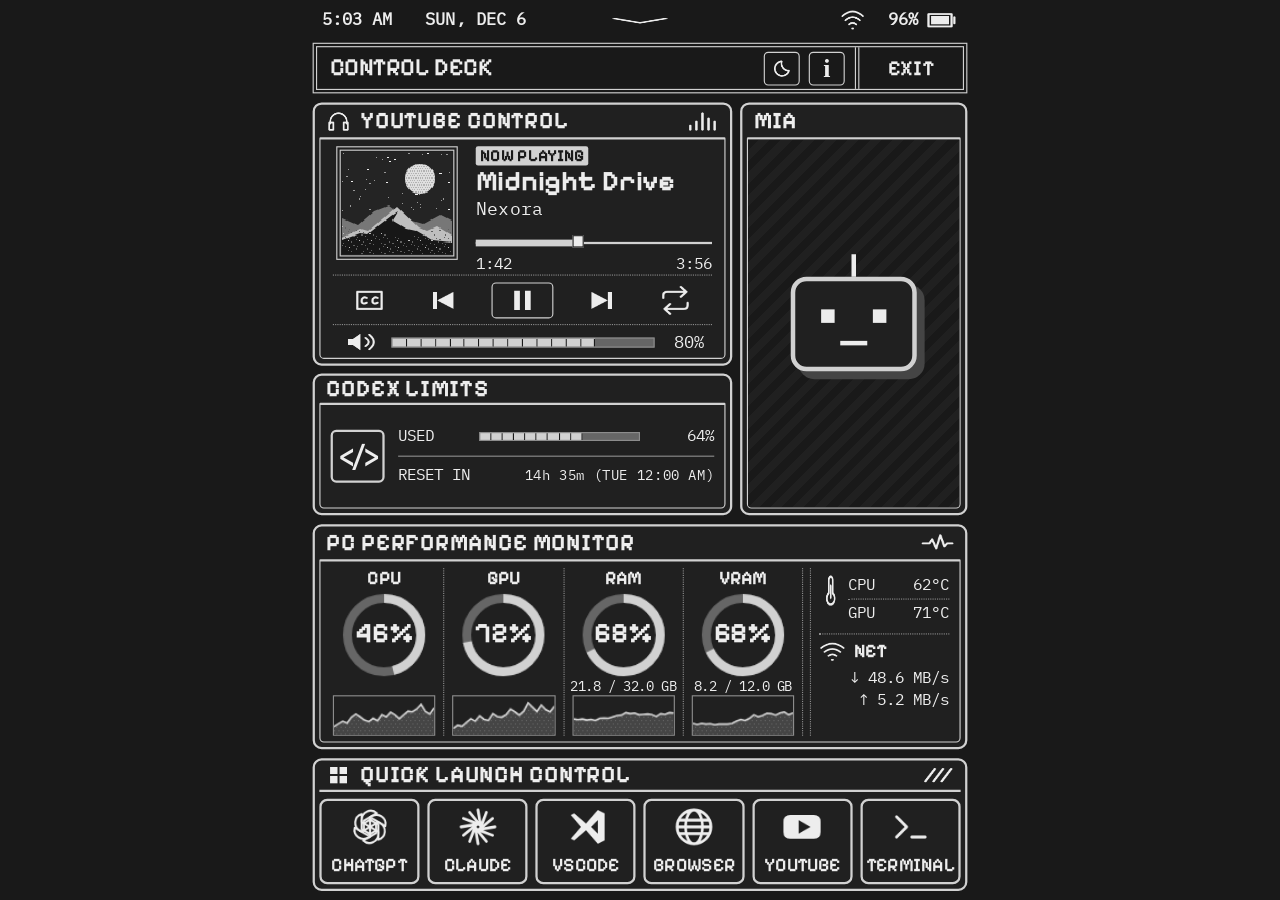
==== design/index.html @ 49ec6cc9 "Add Control Deck source and three DIY build guides" ====
<!doctype html>
<html lang="en">
<head>
  <meta charset="utf-8">
  <meta name="viewport" content="width=device-width, initial-scale=1">
  <meta name="dashboard-session" content="DASHBOARD_SESSION">
  <title>Control Deck</title>
  <link rel="stylesheet" href="dashboard.css">
  <script src="dashboard.js" defer></script>
</head>
<body>
  <main class="dashboard" id="dashboard" aria-label="Control Deck">
    <div class="status-bar">
      <time id="clock">10:24 AM</time>
      <span id="date">MON, JAN 27</span>
      <canvas class="status-chevron" data-icon="chevron" aria-hidden="true"></canvas>
      <span class="status-right" title="Demo connection and battery indicators">
        <canvas data-icon="wifi" aria-hidden="true"></canvas>
        <span>96%</span>
        <canvas class="battery" data-icon="battery" aria-hidden="true"></canvas>
      </span>
    </div>
    <header class="masthead">
      <div class="masthead-main">
        <h1>CONTROL DECK</h1>
        <button class="square" id="theme" aria-label="Toggle light mode" aria-pressed="false" title="Toggle light mode"><canvas data-icon="theme" aria-hidden="true"></canvas></button>
        <button class="square" id="info" aria-label="Dashboard information" title="Dashboard information"><b aria-hidden="true">i</b></button>
      </div>
      <button class="exit" id="exit">EXIT</button>
    </header>

    <div class="top-panels">
      <section class="panel music">
        <h2><canvas data-icon="music" aria-hidden="true"></canvas>YOUTUBE CONTROL<canvas class="end-icon" data-icon="levels" aria-hidden="true"></canvas></h2>
        <div class="panel-body music-body">
          <div class="track">
            <div class="album"><canvas id="album" width="96" height="88" aria-hidden="true"></canvas></div>
            <div class="track-info">
              <div class="badge" id="play-status">NOW PLAYING</div>
              <h3 id="track-title">Midnight Drive</h3>
              <p id="track-artist">Nexora</p>
              <div class="scrub">
                <div class="scrub-fill" id="seek-fill"></div>
                <input id="seek" type="range" min="0" max="236" value="102" aria-label="Track position">
              </div>
              <div class="track-time"><span id="elapsed">1:42</span><span id="duration">3:56</span></div>
            </div>
          </div>
          <div class="transport" aria-label="Demo playback controls">
            <button id="shuffle" aria-label="Captions" aria-pressed="false" title="Captions"><canvas data-icon="captions" aria-hidden="true"></canvas></button>
            <button id="previous" aria-label="Previous track" title="Previous track"><canvas data-icon="previous" aria-hidden="true"></canvas></button>
            <button class="play-button" id="play" aria-label="Pause" title="Pause"><canvas data-icon="pause" aria-hidden="true"></canvas></button>
            <button id="next" aria-label="Next track" title="Next track"><canvas data-icon="next" aria-hidden="true"></canvas></button>
            <button id="repeat" aria-label="Repeat" aria-pressed="false" title="Repeat"><canvas data-icon="repeat" aria-hidden="true"></canvas></button>
          </div>
          <div class="volume">
            <button id="mute" aria-label="Mute" aria-pressed="false" title="Mute"><canvas data-icon="volume" aria-hidden="true"></canvas></button>
            <div class="volume-slider">
              <div class="segments volume-segments" id="volume-segments" aria-hidden="true"></div>
              <input id="volume" type="range" min="0" max="100" value="80" aria-label="Volume">
            </div>
            <output id="volume-value" for="volume">80%</output>
          </div>
        </div>
      </section>

      <section class="panel codex">
        <h2>CODEX LIMITS</h2>
        <div class="panel-body codex-body">
          <div class="code-icon" aria-hidden="true">&lt;/&gt;</div>
          <dl class="limits">
            <div><dt>USED</dt><dd class="segments quota" id="quota" aria-hidden="true"></dd><dd>64%</dd></div>
            <div><dt>RESET IN</dt><dd>14h 35m (TUE 12:00 AM)</dd></div>
          </dl>
        </div>
      </section>

      <section class="panel assistant">
        <h2>MIA</h2>
        <div class="panel-body portrait">
          <div class="portrait-placeholder" role="img" aria-label="Pixel robot portrait"><div class="robot"><span></span><i></i></div></div>
        </div>
      </section>
    </div>

    <section class="panel performance">
      <h2>PC PERFORMANCE MONITOR<canvas class="end-icon" data-icon="pulse" aria-hidden="true"></canvas></h2>
      <div class="panel-body performance-body">
        <div class="metric">
          <h3>CPU</h3>
          <div class="gauge"><canvas data-gauge="46" aria-hidden="true"></canvas><b>46%</b></div>
          <p class="capacity" aria-hidden="true">&nbsp;</p>
          <canvas class="spark" data-spark="cpu" aria-hidden="true"></canvas>
        </div>
        <div class="metric">
          <h3>GPU</h3>
          <div class="gauge"><canvas data-gauge="72" aria-hidden="true"></canvas><b>72%</b></div>
          <p class="capacity" aria-hidden="true">&nbsp;</p>
          <canvas class="spark" data-spark="gpu" aria-hidden="true"></canvas>
        </div>
        <div class="metric">
          <h3>RAM</h3>
          <div class="gauge"><canvas data-gauge="68" aria-hidden="true"></canvas><b>68%</b></div>
          <p class="capacity">21.8 / 32.0 GB</p>
          <canvas class="spark" data-spark="ram" aria-hidden="true"></canvas>
        </div>
        <div class="metric">
          <h3>VRAM</h3>
          <div class="gauge"><canvas data-gauge="68" aria-hidden="true"></canvas><b>68%</b></div>
          <p class="capacity">8.2 / 12.0 GB</p>
          <canvas class="spark" data-spark="vram" aria-hidden="true"></canvas>
        </div>
        <div class="telemetry">
          <div class="telemetry-block temps">
            <canvas data-icon="temperature" aria-hidden="true"></canvas>
            <dl>
              <div><dt>CPU</dt><dd>62°C</dd></div>
              <div><dt>GPU</dt><dd>71°C</dd></div>
            </dl>
          </div>
          <div class="telemetry-block network">
            <h3><canvas data-icon="wifi" aria-hidden="true"></canvas>NET</h3>
            <p aria-label="Download 48.6 megabytes per second">↓ 48.6 MB/s</p>
            <p aria-label="Upload 5.2 megabytes per second">↑ 5.2 MB/s</p>
          </div>
        </div>
      </div>
    </section>

    <section class="panel launch">
      <h2><canvas data-icon="grid" aria-hidden="true"></canvas>QUICK LAUNCH CONTROL<canvas class="end-icon" data-icon="slashes" aria-hidden="true"></canvas></h2>
      <div class="shortcuts" aria-label="Demo shortcuts">
        <button data-launch="ChatGPT"><canvas data-icon="chatgpt" aria-hidden="true"></canvas>CHATGPT</button>
        <button data-launch="Claude"><canvas data-icon="claude" aria-hidden="true"></canvas>CLAUDE</button>
        <button data-launch="VS Code"><canvas data-icon="vscode" aria-hidden="true"></canvas>VSCODE</button>
        <button data-launch="Browser"><canvas data-icon="browser" aria-hidden="true"></canvas>BROWSER</button>
        <button data-launch="YouTube"><canvas data-icon="youtube" aria-hidden="true"></canvas>YOUTUBE</button>
        <button data-launch="Terminal"><canvas data-icon="terminal" aria-hidden="true"></canvas>TERMINAL</button>
      </div>
    </section>
  </main>

  <div class="overlay" id="overlay" hidden>
    <section class="dialog" role="dialog" aria-modal="true" aria-labelledby="dialog-title" aria-describedby="dialog-message">
      <h2 id="dialog-title"></h2>
      <p id="dialog-message"></p>
      <div class="dialog-actions">
        <button id="fullscreen" hidden>FULL SCREEN</button>
        <button id="confirm-exit" hidden>EXIT</button>
        <button id="dismiss">CLOSE</button>
      </div>
    </section>
  </div>
  <section class="closed" id="closed" hidden role="status">
    <h2>DASHBOARD CLOSED</h2>
    <p id="closed-message"></p>
  </section>
  <noscript><p class="closed">Enable JavaScript in the browser to use the dashboard.</p></noscript>
</body>
</html>
---- design/dashboard.css ----
@font-face {
  font-family: Pixelify;
  src: url(assets/pixelify.ttf) format("truetype");
  font-weight: 400 700;
  font-display: swap;
}

@font-face {
  font-family: "IBM Plex Mono";
  src: url(assets/plex-mono.ttf) format("truetype");
  font-weight: 400;
  font-display: swap;
}

:root {
  --paper: #191919;
  --panel: #202020;
  --ink: #ededed;
  --frame: #d1d1d1;
  --muted: #c3c3c3;
  --line: #8c8c8c;
  --track: #666;
  --shade: #454545;
  --photo: #a2a2a2;
}

:root[data-theme="light"] {
  --paper: #f2f2f2;
  --panel: #f9f9f9;
  --ink: #181818;
  --frame: #292929;
  --muted: #3b3b3b;
  --line: #757575;
  --track: #adadad;
  --shade: #d8d8d8;
  --photo: #bdbdbd;
}

* { box-sizing: border-box; }
html, body { margin: 0; width: 100%; min-height: 100%; }
body {
  background: var(--paper);
  color: var(--ink);
  font-family: "IBM Plex Mono", "DejaVu Sans Mono", monospace;
  font-size: 15px;
  line-height: 1.1;
}
[hidden] { display: none !important; }
h1, h2, h3, p, dl, dd { margin: 0; }
h1, h2, h3, button, .badge, .gauge b { font-family: Pixelify, "Courier New", monospace; }
button {
  margin: 0;
  padding: 0;
  border: 0;
  background: transparent;
  color: inherit;
  font-weight: 600;
  cursor: pointer;
  -webkit-tap-highlight-color: transparent;
}
button:focus-visible, input:focus-visible { outline: 2px dashed var(--ink); outline-offset: 2px; }
button:active { background: var(--shade); }
canvas[data-icon] { display: block; width: 22px; height: 22px; flex-shrink: 0; }

.dashboard {
  position: absolute;
  top: 0;
  left: 50%;
  margin-left: -300px;
  width: 600px;
  height: 800px;
  padding: 5px 9px 8px;
  transform-origin: top center;
  display: grid;
  grid-template-rows: 25px 45px 367px 200px 118px;
  gap: 8px;
}
.status-bar { display: flex; align-items: center; position: relative; padding: 0 8px; font-weight: bold; }
.status-bar time { min-width: 80px; }
.status-bar #date { margin-left: 12px; }
.status-bar .status-chevron { width: 54px; height: 18px; position: absolute; left: calc(50% - 27px); }
.status-right { margin-left: auto; display: flex; align-items: center; }
.status-right canvas:first-child { margin-right: 20px; }
.status-right .battery { width: 29px; margin-left: 7px; }
.masthead { display: grid; grid-template-columns: minmax(0, 1fr) 96px; border: 4px double var(--frame); }
.masthead-main { display: flex; align-items: center; padding: 0 9px 0 11px; }
.masthead-main button { margin-left: 8px; }
.masthead h1 { font-size: 22px; font-weight: 600; flex: 1; white-space: nowrap; }
.masthead h1 span { font-size: 17px; }
.square { display: grid; place-items: center; width: 32px; height: 30px; border: 1.5px solid var(--frame); border-radius: 4px; }
.square b { font: bold 23px Georgia, serif; line-height: 1; }
.exit { border-left: 4px double var(--frame); font-size: 19px; }

.panel {
  min-width: 0;
  min-height: 0;
  display: flex;
  flex-direction: column;
  border: 2px solid var(--frame);
  border-radius: 8px;
  padding: 0 4px 4px;
  background: var(--panel);
}
.panel h2 {
  display: flex;
  flex: 0 0 29px;
  align-items: center;
  padding: 0 6px;
  font-size: 21px;
  font-weight: 700;
  letter-spacing: .25px;
  white-space: nowrap;
}
.panel h2 canvas:first-child { margin-right: 8px; }
.panel h2 .end-icon { margin-left: auto; width: 29px; }
.panel h2 .end-icon:first-child { margin-right: 0; }
.panel-body {
  flex: 1 1 auto;
  min-height: 0;
  min-width: 0;
  border: 1px solid var(--frame);
  border-top-width: 2px;
  border-radius: 1px 1px 4px 4px;
}
.top-panels {
  display: grid;
  gap: 7px;
  grid-template-columns: 373px minmax(0, 1fr);
  grid-template-rows: 234px minmax(0, 1fr);
}
.music { grid-area: 1 / 1; }
.codex { grid-area: 2 / 1; }
.assistant { grid-area: 1 / 2 / 3 / 3; }
.portrait { overflow: hidden; background: var(--photo); }
.portrait img {
  display: block;
  width: 100%;
  height: 100%;
  object-fit: cover;
  object-position: 50% 0;
  transform: scale(1.38);
  transform-origin: 50% 0;
  -webkit-filter: grayscale(1) contrast(1.15);
  filter: grayscale(1) contrast(1.15);
}

.music-body { display: grid; grid-template-rows: 114px 45px minmax(0, 1fr); padding: 6px 11px 0; }
.track { display: grid; grid-template-columns: 112px minmax(0, 1fr); gap: 15px; align-items: start; }
.album { border: 4px double var(--frame); width: 108px; height: 101px; margin: 0 0 0 3px; padding: 1px; }
.album canvas { display: block; width: 100%; height: 100%; image-rendering: pixelated; }
.track-info { min-width: 0; }
.badge { display: inline-block; font-weight: 700; padding: 0 4px; background: var(--frame); color: var(--paper); border-radius: 2px; }
.track-info h3 { font-size: 25px; white-space: nowrap; overflow: hidden; text-overflow: ellipsis; margin-top: 1px; }
.track-info p { font-size: 16px; margin-top: 2px; }
.scrub { position: relative; height: 24px; margin-top: 8px; }
.scrub::before, .scrub-fill { position: absolute; top: 12px; height: 2px; background: var(--frame); }
.scrub::before { content: ""; width: 100%; }
.scrub-fill { height: 6px; top: 10px; left: 0; max-width: 100%; background: var(--frame); }
.track-time { display: flex; justify-content: space-between; font-size: 14px; }
.transport { display: flex; justify-content: space-around; align-items: center; border-top: 1px dotted var(--line); border-bottom: 1px dotted var(--line); }
.transport button { display: grid; place-items: center; width: 43px; height: 32px; border: 1.5px solid transparent; border-radius: 4px; }
.transport canvas[data-icon] { width: 29px; height: 26px; }
.transport button[aria-pressed="true"], .transport .play-button { border-color: var(--frame); }
.transport .play-button { width: 55px; }
.volume { display: grid; grid-template-columns: 37px minmax(0, 1fr) 42px; align-items: center; gap: 9px; padding: 0 0 0 6px; }
.volume button { display: grid; place-items: center; height: 30px; }
.volume button canvas { width: 27px; }
.volume output { text-align: right; padding-right: 7px; }
.volume-slider { position: relative; height: 28px; display: flex; align-items: center; }
.segments { display: flex; height: 8px; border: 1px solid var(--line); background: var(--track); }
.segments i { flex: 1 1 0; height: 100%; }
.segments i.filled { background: var(--frame); box-shadow: inset -1px 0 var(--paper); }
.volume-segments { width: 100%; height: 9px; }
input[type="range"] { appearance: none; -webkit-appearance: none; position: absolute; top: 0; left: 0; width: 100%; height: 100%; background: transparent; padding: 0; margin: 0; cursor: pointer; }
input[type="range"]::-webkit-slider-thumb { -webkit-appearance: none; width: 10px; height: 11px; border: 1px solid var(--panel); background: var(--ink); border-radius: 0; }
input[type="range"]::-moz-range-thumb { width: 10px; height: 11px; border: 1px solid var(--panel); background: var(--ink); border-radius: 0; }
.volume input::-webkit-slider-thumb { opacity: 0; }
.volume input::-moz-range-thumb { opacity: 0; }

.codex h2 { flex-basis: 24px; }
.codex-body { display: grid; grid-template-columns: 48px minmax(0, 1fr); align-items: center; gap: 12px; padding: 2px 9px; }
.code-icon { display: grid; place-items: center; width: 48px; height: 47px; border: 2px solid var(--frame); border-radius: 5px; font-size: 24px; font-weight: bold; letter-spacing: -3px; padding-right: 2px; }
.limits { min-width: 0; }
.limits > div { display: flex; align-items: center; min-height: 35px; border-bottom: 1px solid var(--line); white-space: nowrap; font-size: 14px; }
.limits dt { margin-right: 8px; }
.limits > div:last-child { border-bottom: 0; }
.limits dd:last-child { margin-left: auto; }
.limits .quota { margin-left: auto; width: 143px; }
.quota + dd { min-width: 34px; text-align: right; }
.limits > div:last-child dd { font-size: 12.5px; letter-spacing: -.34px; }

.performance-body { display: grid; grid-template-columns: repeat(4, minmax(0, 1fr)) minmax(0, 1.27fr); padding: 6px 4px 5px; }
.metric { min-width: 0; padding: 0 7px; border-right: 1px dotted var(--line); text-align: center; display: flex; flex-direction: column; align-items: center; }
.metric h3, .telemetry h3 { font-size: 17px; font-weight: 700; }
.gauge { width: 75px; height: 75px; position: relative; margin: 3px auto 1px; }
.gauge canvas { width: 100%; height: 100%; display: block; }
.gauge b { position: absolute; top: 0; right: 0; bottom: 0; left: 0; display: grid; place-items: center; font-size: 25px; }
.capacity { font-size: 12px; letter-spacing: -.27px; white-space: nowrap; }
.spark { width: 100%; height: 36px; border: 1px solid var(--line); margin-top: auto; display: block; }
.telemetry { min-width: 0; border-left: 1px dotted var(--line); margin-left: 6px; padding: 3px 5px 0 7px; }
.telemetry-block { white-space: nowrap; }
.temps { display: flex; padding-bottom: 7px; border-bottom: 1px dotted var(--line); }
.temps canvas[data-icon] { width: 21px; height: 32px; margin: 2px 5px 0 0; }
.temps dl { flex: 1; font-size: 14px; min-width: 0; }
.temps dl > div { display: flex; justify-content: space-between; align-items: center; height: 24px; }
.temps dl > div + div { border-top: 1px dotted var(--line); }
.network { padding-top: 5px; }
.network h3 { display: flex; align-items: center; }
.network h3 canvas { width: 24px; height: 21px; margin-right: 7px; }
.network p { text-align: right; margin-top: 5px; font-size: 14px; }

.launch h2 { flex-basis: 28px; border-bottom: 2px solid var(--frame); }
.shortcuts { display: grid; grid-template-columns: repeat(6, minmax(0, 1fr)); gap: 7px; flex: 1; padding-top: 6px; }
.shortcuts button { min-width: 0; display: flex; flex-direction: column; align-items: center; justify-content: center; border: 2px solid var(--frame); border-radius: 7px; font-size: 17px; }
.shortcuts canvas[data-icon] { width: 36px; height: 36px; margin-bottom: 5px; }

.overlay {
  display: flex;
  position: fixed;
  top: 0;
  right: 0;
  bottom: 0;
  left: 0;
  justify-content: center;
  align-items: center;
  padding: 15px;
  background: rgba(125, 125, 125, .55);
}
.dialog, .closed {
  background: var(--panel);
  color: var(--ink);
  width: 100%;
  max-width: 390px;
  padding: 16px;
  border: 4px double var(--frame);
  border-radius: 6px;
}
.dialog h2, .closed h2 { font-size: 24px; margin-bottom: 10px; }
.dialog p, .closed p { line-height: 1.45; }
.dialog-actions { display: flex; flex-wrap: wrap; justify-content: flex-end; margin-top: 17px; }
.dialog-actions button + button { margin-left: 8px; }
.dialog-actions button { font-size: 17px; min-height: 39px; padding: 4px 10px; border: 1px solid var(--frame); border-radius: 4px; }
.closed { margin: 24px auto; }

.portrait-placeholder {
  height: 100%;
  display: grid;
  place-items: center;
  background: repeating-linear-gradient(135deg, var(--paper) 0 7px, var(--panel) 7px 14px);
}
.robot {
  width: 112px;
  height: 84px;
  position: relative;
  border: 4px solid var(--frame);
  border-radius: 14px;
  background: var(--panel);
  box-shadow: 7px 7px 0 var(--shade);
}
.robot::before, .robot::after, .robot span, .robot i {
  position: absolute;
  display: block;
  content: "";
  background: var(--ink);
}
.robot::before, .robot::after { top: 25px; width: 12px; height: 12px; }
.robot::before { left: 23px; }
.robot::after { right: 23px; }
.robot span { bottom: 19px; left: 40px; width: 24px; height: 4px; }
.robot i { top: -24px; left: 50px; width: 4px; height: 20px; }
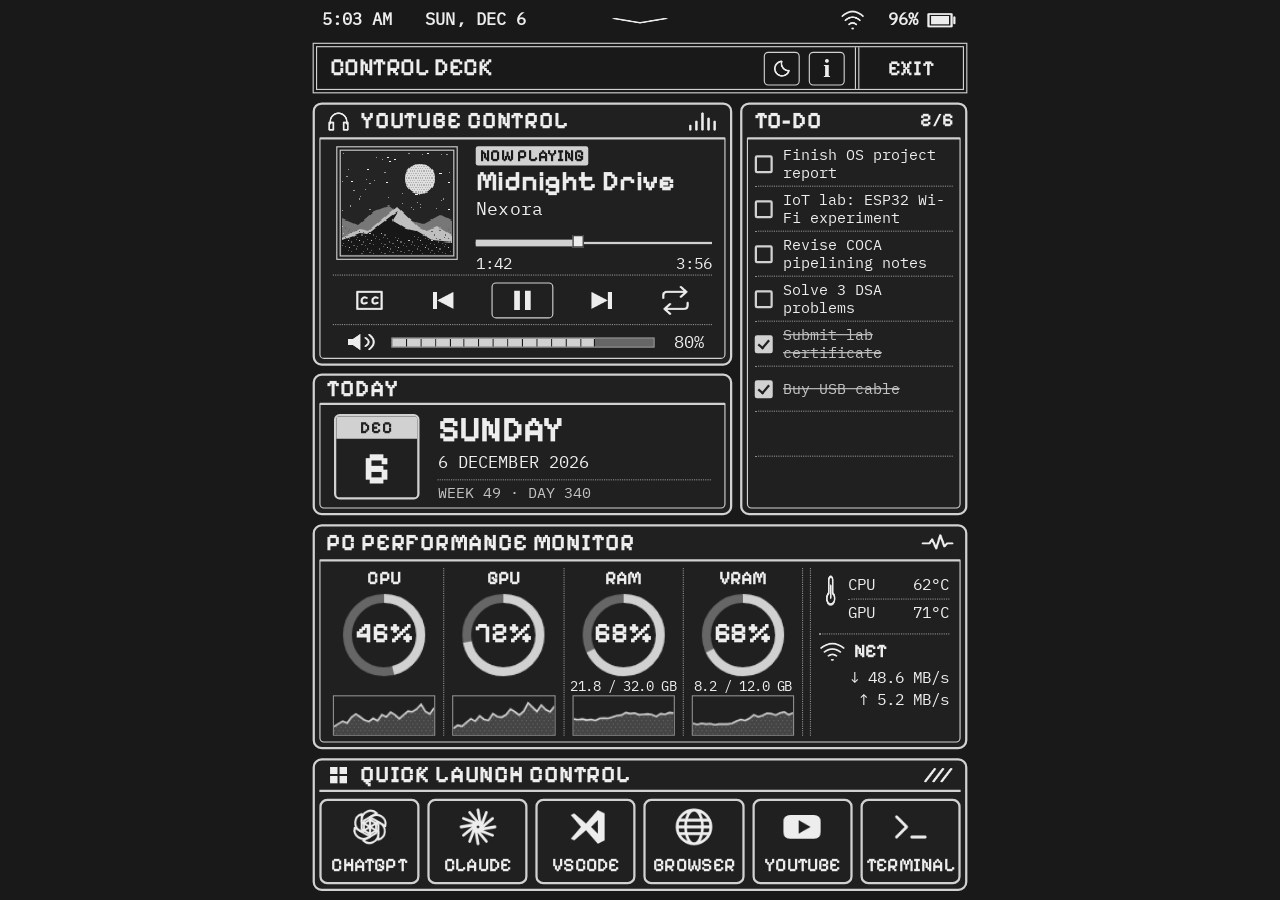
==== commit 6c6c7372: "Add live PC stats, to-do list, any-resolution screens and USB setup - PC Performance Monitor shows l" ====
--- a/design/index.html
+++ b/design/index.html
@@ -64,22 +64,34 @@
         </div>
       </section>
 
-      <section class="panel codex">
-        <h2>CODEX LIMITS</h2>
-        <div class="panel-body codex-body">
-          <div class="code-icon" aria-hidden="true">&lt;/&gt;</div>
-          <dl class="limits">
-            <div><dt>USED</dt><dd class="segments quota" id="quota" aria-hidden="true"></dd><dd>64%</dd></div>
-            <div><dt>RESET IN</dt><dd>14h 35m (TUE 12:00 AM)</dd></div>
-          </dl>
+      <section class="panel today">
+        <h2>TODAY</h2>
+        <div class="panel-body today-body">
+          <div class="day-box" aria-hidden="true"><span id="today-month">JAN</span><b id="today-day">26</b></div>
+          <div class="today-text">
+            <h3 id="today-weekday">MONDAY</h3>
+            <p id="today-date">26 JANUARY 2026</p>
+            <p class="today-week" id="today-week">WEEK 5 · DAY 26</p>
+          </div>
         </div>
       </section>
 
-      <section class="panel assistant">
-        <h2>MIA</h2>
-        <div class="panel-body portrait">
-          <div class="portrait-placeholder" role="img" aria-label="Pixel robot portrait"><div class="robot"><span></span><i></i></div></div>
+      <section class="panel todo">
+        <h2>TO-DO<span class="todo-count" id="todo-count">2/6</span></h2>
+        <div class="panel-body todo-body">
+          <ul class="todo-list" id="todo-list" aria-label="To-do list">
+            <li><i class="check" aria-hidden="true"></i><span>Finish OS project report</span></li>
+            <li><i class="check" aria-hidden="true"></i><span>IoT lab: ESP32 Wi-Fi experiment</span></li>
+            <li><i class="check" aria-hidden="true"></i><span>Revise COCA pipelining notes</span></li>
+            <li><i class="check" aria-hidden="true"></i><span>Solve 3 DSA problems</span></li>
+            <li class="done"><i class="check" aria-hidden="true"></i><span>Submit lab certificate</span></li>
+            <li class="done"><i class="check" aria-hidden="true"></i><span>Buy USB cable</span></li>
+            <li class="empty"></li>
+            <li class="empty"></li>
+          </ul>
         </div>
+      </section>
+    </div>
       </section>
     </div>
 
--- a/design/dashboard.css
+++ b/design/dashboard.css
@@ -129,20 +129,17 @@
   grid-template-rows: 234px minmax(0, 1fr);
 }
 .music { grid-area: 1 / 1; }
-.codex { grid-area: 2 / 1; }
-.assistant { grid-area: 1 / 2 / 3 / 3; }
-.portrait { overflow: hidden; background: var(--photo); }
-.portrait img {
-  display: block;
-  width: 100%;
-  height: 100%;
-  object-fit: cover;
-  object-position: 50% 0;
-  transform: scale(1.38);
-  transform-origin: 50% 0;
-  -webkit-filter: grayscale(1) contrast(1.15);
-  filter: grayscale(1) contrast(1.15);
-}
+.today { grid-area: 2 / 1; }
+.todo { grid-area: 1 / 2 / 3 / 3; }
+.todo h2 .todo-count { margin-left: auto; font-size: 17px; }
+.todo-list { list-style: none; margin: 0; padding: 2px 6px 0; }
+.todo-list li { display: flex; align-items: center; height: 40px; border-bottom: 1px dotted var(--line); font-size: 13px; line-height: 16px; }
+.todo-list li:last-child { border-bottom: 0; }
+.todo-list .check { position: relative; flex-shrink: 0; width: 16px; height: 16px; margin-right: 9px; border: 2px solid var(--frame); border-radius: 2px; }
+.todo-list .done .check { background: var(--frame); }
+.todo-list .done .check::after { content: ""; position: absolute; left: 3px; top: 0; width: 4px; height: 8px; border: solid var(--panel); border-width: 0 2px 2px 0; transform: rotate(40deg); }
+.todo-list span { min-width: 0; overflow: hidden; display: -webkit-box; -webkit-line-clamp: 2; -webkit-box-orient: vertical; }
+.todo-list .done span { color: var(--muted); text-decoration: line-through; }
 
 .music-body { display: grid; grid-template-rows: 114px 45px minmax(0, 1fr); padding: 6px 11px 0; }
 .track { display: grid; grid-template-columns: 112px minmax(0, 1fr); gap: 15px; align-items: start; }
@@ -177,17 +174,15 @@
 .volume input::-webkit-slider-thumb { opacity: 0; }
 .volume input::-moz-range-thumb { opacity: 0; }
 
-.codex h2 { flex-basis: 24px; }
-.codex-body { display: grid; grid-template-columns: 48px minmax(0, 1fr); align-items: center; gap: 12px; padding: 2px 9px; }
-.code-icon { display: grid; place-items: center; width: 48px; height: 47px; border: 2px solid var(--frame); border-radius: 5px; font-size: 24px; font-weight: bold; letter-spacing: -3px; padding-right: 2px; }
-.limits { min-width: 0; }
-.limits > div { display: flex; align-items: center; min-height: 35px; border-bottom: 1px solid var(--line); white-space: nowrap; font-size: 14px; }
-.limits dt { margin-right: 8px; }
-.limits > div:last-child { border-bottom: 0; }
-.limits dd:last-child { margin-left: auto; }
-.limits .quota { margin-left: auto; width: 143px; }
-.quota + dd { min-width: 34px; text-align: right; }
-.limits > div:last-child dd { font-size: 12.5px; letter-spacing: -.34px; }
+.today h2 { flex-basis: 24px; }
+.today-body { display: grid; grid-template-columns: 76px minmax(0, 1fr); align-items: center; gap: 16px; padding: 2px 12px; }
+.day-box { display: flex; flex-direction: column; width: 76px; height: 76px; border: 2px solid var(--frame); border-radius: 5px; overflow: hidden; text-align: center; }
+.day-box span { background: var(--frame); color: var(--panel); font: 700 15px Pixelify, monospace; line-height: 20px; letter-spacing: 1px; }
+.day-box b { flex: 1; display: grid; place-items: center; font: 700 40px Pixelify, monospace; line-height: 1; }
+.today-text { min-width: 0; white-space: nowrap; }
+.today-text h3 { font-size: 32px; font-weight: 700; line-height: 1.1; }
+.today-text p { font-size: 15px; margin-top: 3px; }
+.today-text .today-week { font-size: 13px; color: var(--muted); border-top: 1px dotted var(--line); padding-top: 5px; margin-top: 6px; }
 
 .performance-body { display: grid; grid-template-columns: repeat(4, minmax(0, 1fr)) minmax(0, 1.27fr); padding: 6px 4px 5px; }
 .metric { min-width: 0; padding: 0 7px; border-right: 1px dotted var(--line); text-align: center; display: flex; flex-direction: column; align-items: center; }
@@ -241,30 +236,3 @@
 .dialog-actions button + button { margin-left: 8px; }
 .dialog-actions button { font-size: 17px; min-height: 39px; padding: 4px 10px; border: 1px solid var(--frame); border-radius: 4px; }
 .closed { margin: 24px auto; }
-
-.portrait-placeholder {
-  height: 100%;
-  display: grid;
-  place-items: center;
-  background: repeating-linear-gradient(135deg, var(--paper) 0 7px, var(--panel) 7px 14px);
-}
-.robot {
-  width: 112px;
-  height: 84px;
-  position: relative;
-  border: 4px solid var(--frame);
-  border-radius: 14px;
-  background: var(--panel);
-  box-shadow: 7px 7px 0 var(--shade);
-}
-.robot::before, .robot::after, .robot span, .robot i {
-  position: absolute;
-  display: block;
-  content: "";
-  background: var(--ink);
-}
-.robot::before, .robot::after { top: 25px; width: 12px; height: 12px; }
-.robot::before { left: 23px; }
-.robot::after { right: 23px; }
-.robot span { bottom: 19px; left: 40px; width: 24px; height: 4px; }
-.robot i { top: -24px; left: 50px; width: 4px; height: 20px; }
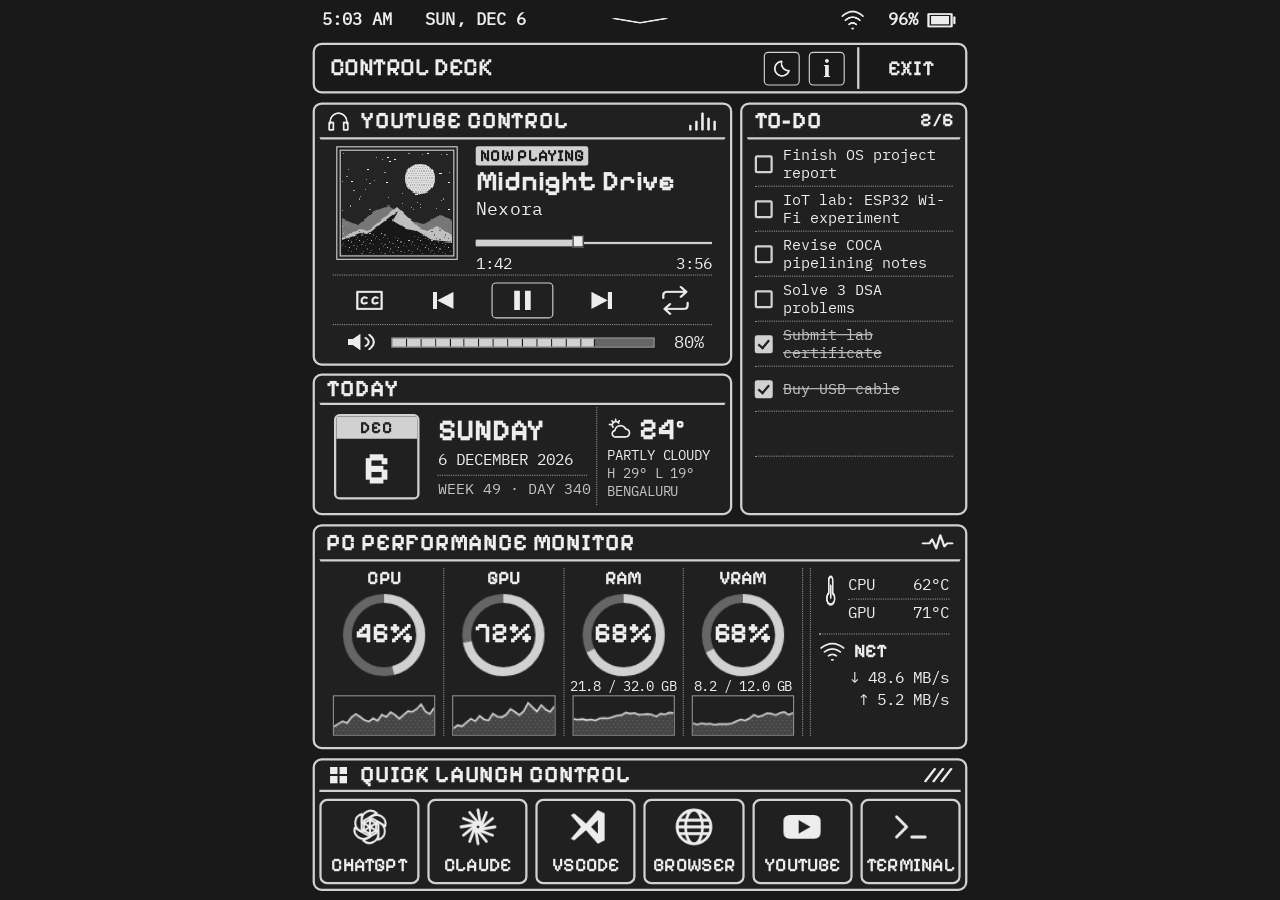
==== commit 543a620f: "Add live weather to the TODAY panel - The companion fetches current weather and today's high/low fro" ====
--- a/design/index.html
+++ b/design/index.html
@@ -72,6 +72,12 @@
             <h3 id="today-weekday">MONDAY</h3>
             <p id="today-date">26 JANUARY 2026</p>
             <p class="today-week" id="today-week">WEEK 5 · DAY 26</p>
+          </div>
+          <div class="weather" aria-label="Weather">
+            <div class="weather-now"><canvas data-icon="partly" width="26" height="26" aria-hidden="true"></canvas><b id="weather-temp">24°</b></div>
+            <p id="weather-text">PARTLY CLOUDY</p>
+            <p class="weather-range" id="weather-range">H 29° L 19°</p>
+            <p class="weather-place" id="weather-place">BENGALURU</p>
           </div>
         </div>
       </section>
--- a/design/dashboard.css
+++ b/design/dashboard.css
@@ -82,14 +82,14 @@
 .status-right { margin-left: auto; display: flex; align-items: center; }
 .status-right canvas:first-child { margin-right: 20px; }
 .status-right .battery { width: 29px; margin-left: 7px; }
-.masthead { display: grid; grid-template-columns: minmax(0, 1fr) 96px; border: 4px double var(--frame); }
+.masthead { display: grid; grid-template-columns: minmax(0, 1fr) 96px; border: 2px solid var(--frame); border-radius: 8px; padding: 2px; }
 .masthead-main { display: flex; align-items: center; padding: 0 9px 0 11px; }
 .masthead-main button { margin-left: 8px; }
 .masthead h1 { font-size: 22px; font-weight: 600; flex: 1; white-space: nowrap; }
 .masthead h1 span { font-size: 17px; }
 .square { display: grid; place-items: center; width: 32px; height: 30px; border: 1.5px solid var(--frame); border-radius: 4px; }
 .square b { font: bold 23px Georgia, serif; line-height: 1; }
-.exit { border-left: 4px double var(--frame); font-size: 19px; }
+.exit { border-left: 2px solid var(--frame); margin-left: 2px; font-size: 19px; }
 
 .panel {
   min-width: 0;
@@ -118,9 +118,10 @@
   flex: 1 1 auto;
   min-height: 0;
   min-width: 0;
-  border: 1px solid var(--frame);
-  border-top-width: 2px;
-  border-radius: 1px 1px 4px 4px;
+  /* One divider under the header; the sides stay as invisible space so nothing moves. */
+  border: 1px solid transparent;
+  border-top: 2px solid var(--frame);
+  border-radius: 0;
 }
 .top-panels {
   display: grid;
@@ -175,13 +176,18 @@
 .volume input::-moz-range-thumb { opacity: 0; }
 
 .today h2 { flex-basis: 24px; }
-.today-body { display: grid; grid-template-columns: 76px minmax(0, 1fr); align-items: center; gap: 16px; padding: 2px 12px; }
+.today-body { display: grid; grid-template-columns: 76px minmax(0, 1fr) 94px; align-items: center; gap: 16px; padding: 2px 12px; }
 .day-box { display: flex; flex-direction: column; width: 76px; height: 76px; border: 2px solid var(--frame); border-radius: 5px; overflow: hidden; text-align: center; }
 .day-box span { background: var(--frame); color: var(--panel); font: 700 15px Pixelify, monospace; line-height: 20px; letter-spacing: 1px; }
 .day-box b { flex: 1; display: grid; place-items: center; font: 700 40px Pixelify, monospace; line-height: 1; }
 .today-text { min-width: 0; white-space: nowrap; }
-.today-text h3 { font-size: 32px; font-weight: 700; line-height: 1.1; }
-.today-text p { font-size: 15px; margin-top: 3px; }
+.today-text h3 { font-size: 27px; font-weight: 700; line-height: 1.1; }
+.today-text p { font-size: 14px; margin-top: 3px; }
+.weather { align-self: stretch; display: flex; flex-direction: column; justify-content: center; margin-left: -8px; padding-left: 9px; border-left: 1px dotted var(--line); white-space: nowrap; overflow: hidden; }
+.weather-now { display: flex; align-items: center; gap: 6px; }
+.weather-now b { font: 700 27px Pixelify, monospace; line-height: 1; }
+.weather p { font-size: 12px; margin-top: 3px; }
+.weather .weather-range, .weather .weather-place { color: var(--muted); }
 .today-text .today-week { font-size: 13px; color: var(--muted); border-top: 1px dotted var(--line); padding-top: 5px; margin-top: 6px; }
 
 .performance-body { display: grid; grid-template-columns: repeat(4, minmax(0, 1fr)) minmax(0, 1.27fr); padding: 6px 4px 5px; }
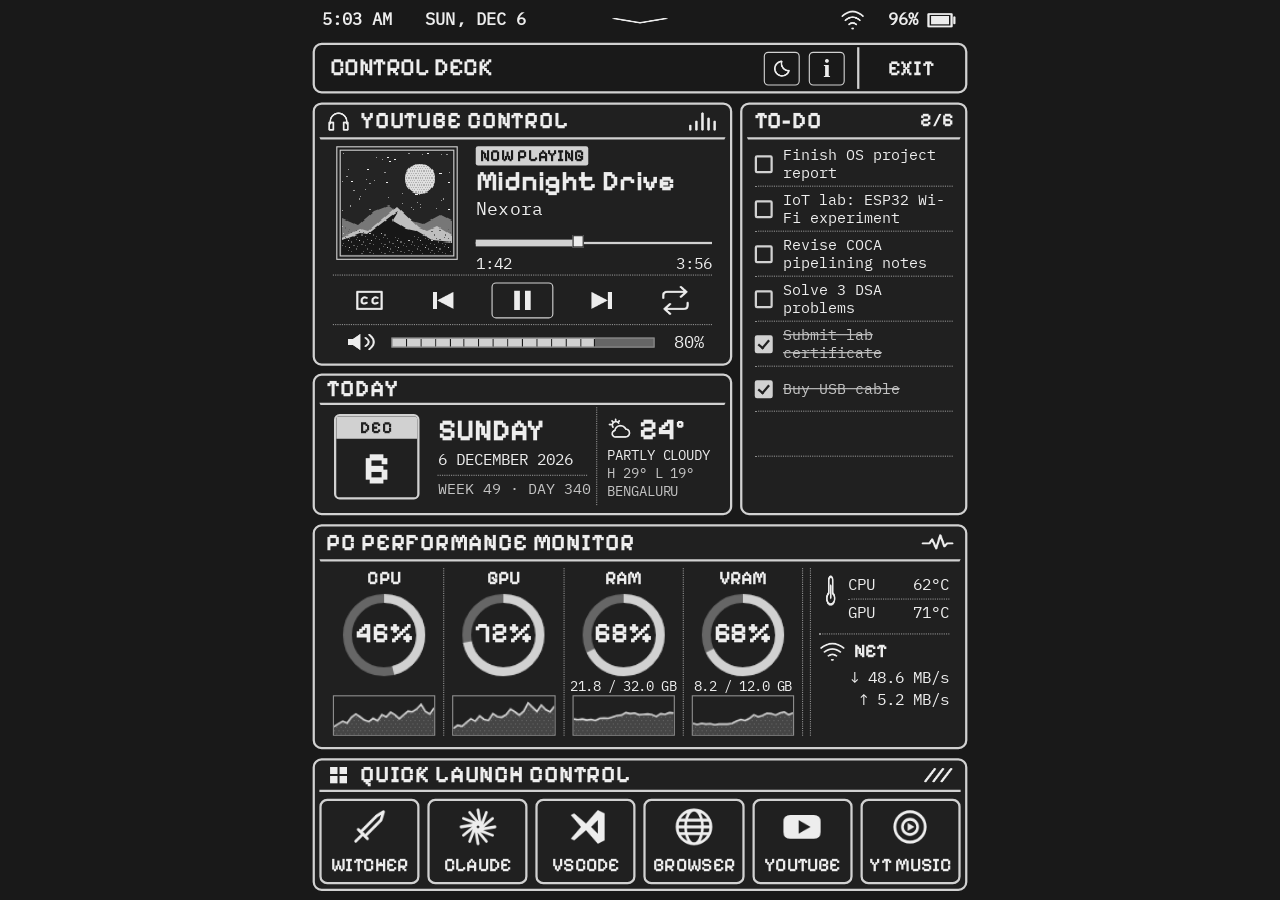
==== commit 938ad54a: "Quick Launch: Witcher 3 (REDprelauncher) and YouTube Music buttons Co-Authored-By: Claude Opus 5.5 <" ====
--- a/design/index.html
+++ b/design/index.html
@@ -148,12 +148,12 @@
     <section class="panel launch">
       <h2><canvas data-icon="grid" aria-hidden="true"></canvas>QUICK LAUNCH CONTROL<canvas class="end-icon" data-icon="slashes" aria-hidden="true"></canvas></h2>
       <div class="shortcuts" aria-label="Demo shortcuts">
-        <button data-launch="ChatGPT"><canvas data-icon="chatgpt" aria-hidden="true"></canvas>CHATGPT</button>
+        <button data-launch="Witcher"><canvas data-icon="sword" aria-hidden="true"></canvas>WITCHER</button>
         <button data-launch="Claude"><canvas data-icon="claude" aria-hidden="true"></canvas>CLAUDE</button>
         <button data-launch="VS Code"><canvas data-icon="vscode" aria-hidden="true"></canvas>VSCODE</button>
         <button data-launch="Browser"><canvas data-icon="browser" aria-hidden="true"></canvas>BROWSER</button>
         <button data-launch="YouTube"><canvas data-icon="youtube" aria-hidden="true"></canvas>YOUTUBE</button>
-        <button data-launch="Terminal"><canvas data-icon="terminal" aria-hidden="true"></canvas>TERMINAL</button>
+        <button data-launch="YouTube Music"><canvas data-icon="ytmusic" aria-hidden="true"></canvas>YT MUSIC</button>
       </div>
     </section>
   </main>
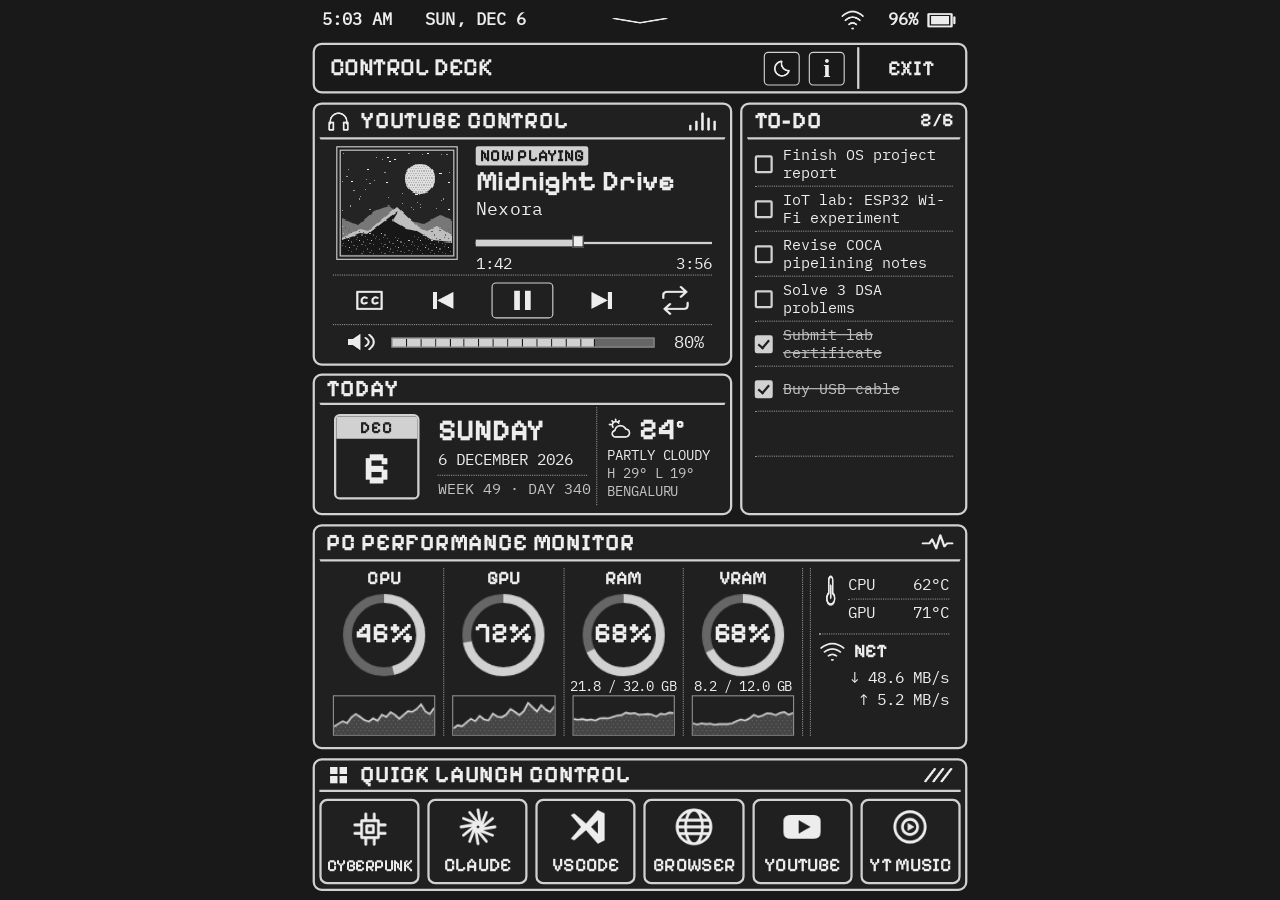
==== commit 4caadfb3: "Quick Launch: Cyberpunk 2077 button (REDprelauncher) Co-Authored-By: Claude Opus 5.5 <noreply@anthro" ====
--- a/design/index.html
+++ b/design/index.html
@@ -148,7 +148,7 @@
     <section class="panel launch">
       <h2><canvas data-icon="grid" aria-hidden="true"></canvas>QUICK LAUNCH CONTROL<canvas class="end-icon" data-icon="slashes" aria-hidden="true"></canvas></h2>
       <div class="shortcuts" aria-label="Demo shortcuts">
-        <button data-launch="Witcher"><canvas data-icon="sword" aria-hidden="true"></canvas>WITCHER</button>
+        <button data-launch="Cyberpunk"><canvas data-icon="chip" aria-hidden="true"></canvas>CYBERPUNK</button>
         <button data-launch="Claude"><canvas data-icon="claude" aria-hidden="true"></canvas>CLAUDE</button>
         <button data-launch="VS Code"><canvas data-icon="vscode" aria-hidden="true"></canvas>VSCODE</button>
         <button data-launch="Browser"><canvas data-icon="browser" aria-hidden="true"></canvas>BROWSER</button>
--- a/design/dashboard.css
+++ b/design/dashboard.css
@@ -213,6 +213,7 @@
 .launch h2 { flex-basis: 28px; border-bottom: 2px solid var(--frame); }
 .shortcuts { display: grid; grid-template-columns: repeat(6, minmax(0, 1fr)); gap: 7px; flex: 1; padding-top: 6px; }
 .shortcuts button { min-width: 0; display: flex; flex-direction: column; align-items: center; justify-content: center; border: 2px solid var(--frame); border-radius: 7px; font-size: 17px; }
+.shortcuts button[data-launch="Cyberpunk"] { font-size: 15px; letter-spacing: -.6px; white-space: nowrap; }
 .shortcuts canvas[data-icon] { width: 36px; height: 36px; margin-bottom: 5px; }
 
 .overlay {
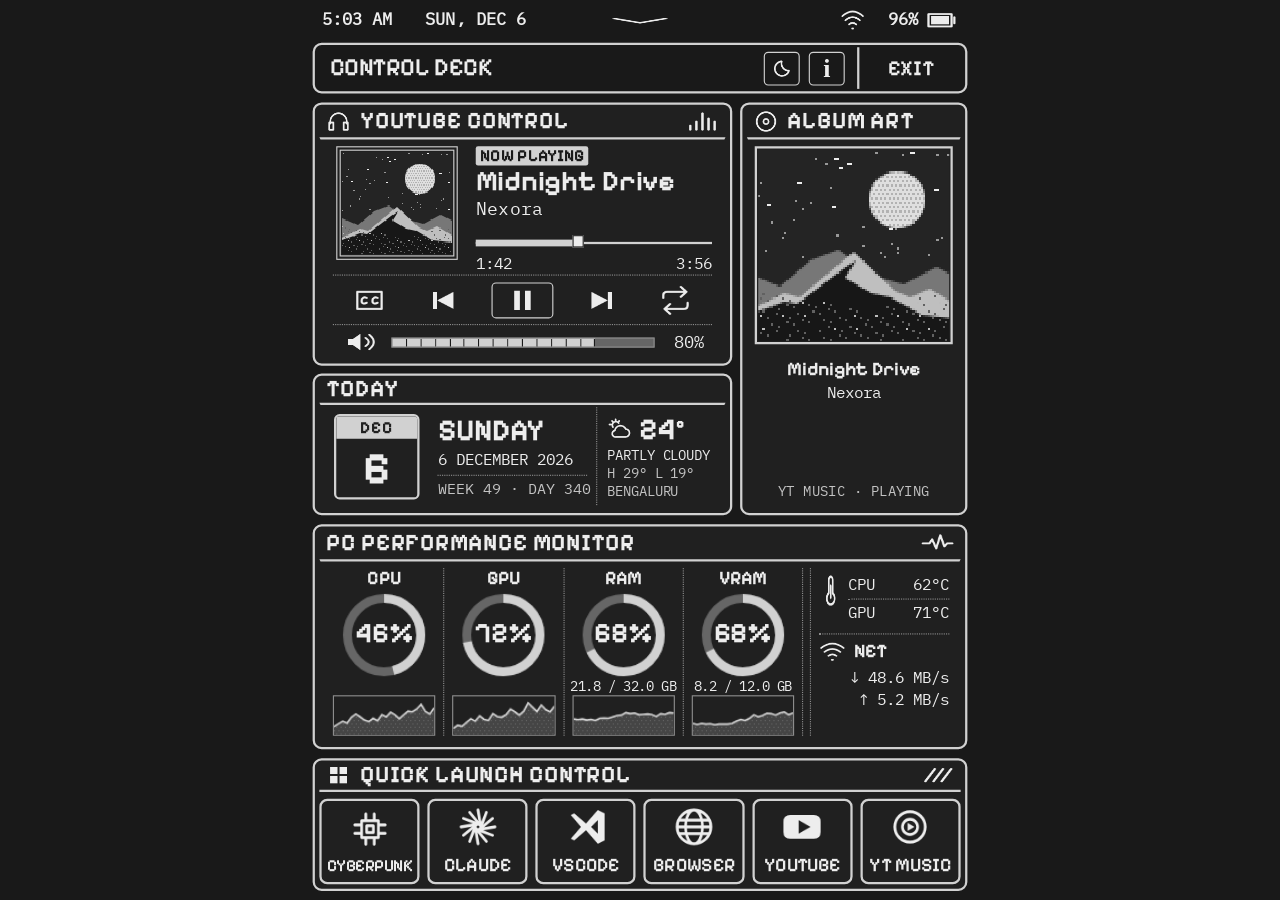
==== commit 809a3890: "Replace the to-do list with YouTube Music album art The browser extension now also runs on music.you" ====
--- a/design/index.html
+++ b/design/index.html
@@ -82,19 +82,13 @@
         </div>
       </section>
 
-      <section class="panel todo">
-        <h2>TO-DO<span class="todo-count" id="todo-count">2/6</span></h2>
-        <div class="panel-body todo-body">
-          <ul class="todo-list" id="todo-list" aria-label="To-do list">
-            <li><i class="check" aria-hidden="true"></i><span>Finish OS project report</span></li>
-            <li><i class="check" aria-hidden="true"></i><span>IoT lab: ESP32 Wi-Fi experiment</span></li>
-            <li><i class="check" aria-hidden="true"></i><span>Revise COCA pipelining notes</span></li>
-            <li><i class="check" aria-hidden="true"></i><span>Solve 3 DSA problems</span></li>
-            <li class="done"><i class="check" aria-hidden="true"></i><span>Submit lab certificate</span></li>
-            <li class="done"><i class="check" aria-hidden="true"></i><span>Buy USB cable</span></li>
-            <li class="empty"></li>
-            <li class="empty"></li>
-          </ul>
+      <section class="panel cover">
+        <h2><canvas data-icon="disc" aria-hidden="true"></canvas>ALBUM ART</h2>
+        <div class="panel-body cover-body">
+          <div class="cover-art"><canvas id="cover" width="176" height="176" aria-hidden="true"></canvas></div>
+          <h3 id="cover-title">Midnight Drive</h3>
+          <p id="cover-artist">Nexora</p>
+          <p class="cover-source" id="cover-source">YT MUSIC · PLAYING</p>
         </div>
       </section>
     </div>
--- a/design/dashboard.css
+++ b/design/dashboard.css
@@ -131,16 +131,13 @@
 }
 .music { grid-area: 1 / 1; }
 .today { grid-area: 2 / 1; }
-.todo { grid-area: 1 / 2 / 3 / 3; }
-.todo h2 .todo-count { margin-left: auto; font-size: 17px; }
-.todo-list { list-style: none; margin: 0; padding: 2px 6px 0; }
-.todo-list li { display: flex; align-items: center; height: 40px; border-bottom: 1px dotted var(--line); font-size: 13px; line-height: 16px; }
-.todo-list li:last-child { border-bottom: 0; }
-.todo-list .check { position: relative; flex-shrink: 0; width: 16px; height: 16px; margin-right: 9px; border: 2px solid var(--frame); border-radius: 2px; }
-.todo-list .done .check { background: var(--frame); }
-.todo-list .done .check::after { content: ""; position: absolute; left: 3px; top: 0; width: 4px; height: 8px; border: solid var(--panel); border-width: 0 2px 2px 0; transform: rotate(40deg); }
-.todo-list span { min-width: 0; overflow: hidden; display: -webkit-box; -webkit-line-clamp: 2; -webkit-box-orient: vertical; }
-.todo-list .done span { color: var(--muted); text-decoration: line-through; }
+.cover { grid-area: 1 / 2 / 3 / 3; }
+.cover-body { display: flex; flex-direction: column; align-items: center; padding: 6px 6px 0; text-align: center; }
+.cover-art { width: 176px; height: 176px; border: 2px solid var(--frame); padding: 1px; }
+.cover-art canvas { display: block; width: 100%; height: 100%; image-rendering: pixelated; }
+.cover-body h3 { margin: 12px 0 0; font-size: 17px; line-height: 20px; max-height: 40px; overflow: hidden; }
+.cover-body p { margin: 4px 0 0; font-size: 14px; }
+.cover-body .cover-source { margin-top: auto; padding-bottom: 8px; font-size: 12px; color: var(--muted); letter-spacing: .5px; }
 
 .music-body { display: grid; grid-template-rows: 114px 45px minmax(0, 1fr); padding: 6px 11px 0; }
 .track { display: grid; grid-template-columns: 112px minmax(0, 1fr); gap: 15px; align-items: start; }
